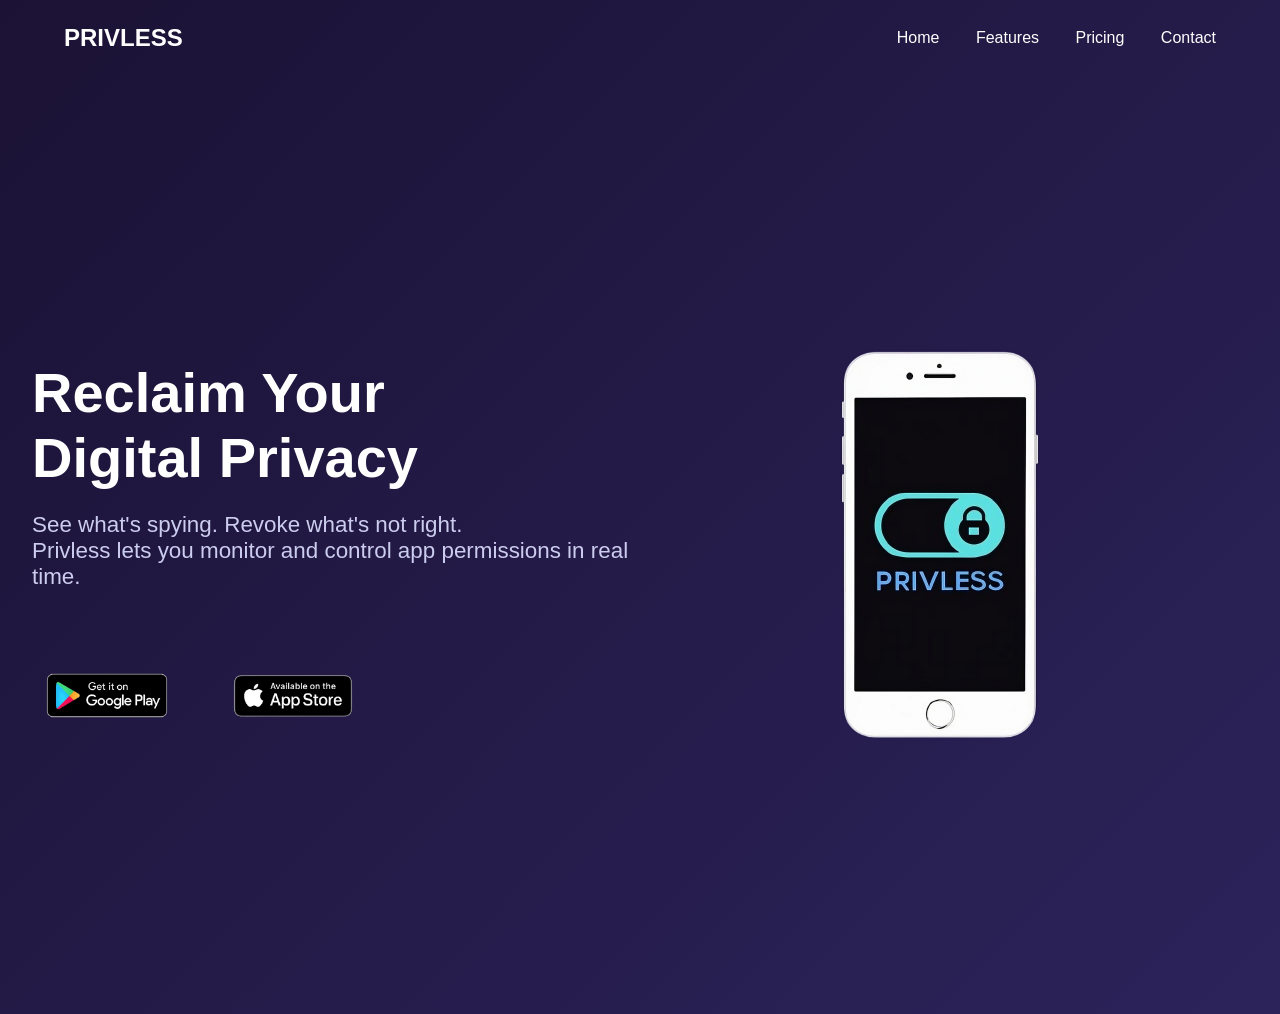
==== index.html @ 4f4be9e7 "Update index.html" ====
<!DOCTYPE html>
<html lang="en">
<head>
    <meta charset="UTF-8">
    <title>Privless – Reclaim Your Privacy</title>
    <meta name="viewport" content="width=device-width, initial-scale=1.0">
    <link rel="icon" href="favicon.ico" type="image/x-icon">
    <link rel="stylesheet" href="style.css">
</head>
<body>
    <header class="navbar">
        <div class="logo">PRIVLESS</div>
        <nav>
            <a href="#">Home</a>
            <a href="#">Features</a>
            <a href="#">Pricing</a>
            <a href="#">Contact</a>
        </nav>
    </header>

    <section class="hero">
        <div class="hero-content">
            <div class="text">
                <h1>Reclaim Your<br>Digital Privacy</h1>
                <p>See what's spying. Revoke what's not right.<br>Privless lets you monitor and control app permissions in real time.</p>
                <div class="cta-buttons">
                    <img src="google-play-badge.png" alt="Google Play">
                    <img src="app-store-badge.png" alt="App Store">
                </div>
            </div>
            <div class="mockup">
                <img src="mockup-phone.png" alt="Phone with Privless logo">
            </div>
        </div>
    </section>
</body>
</html>
---- style.css ----
body {
    margin: 0;
    font-family: 'Segoe UI', sans-serif;
    background: linear-gradient(135deg, #1B1235 0%, #2C235B 100%);
    color: white;
}

.navbar {
    display: flex;
    justify-content: space-between;
    align-items: center;
    padding: 1.5rem 4rem;
}

.logo {
    font-size: 1.5rem;
    font-weight: bold;
}

.navbar nav a {
    color: white;
    margin-left: 2rem;
    text-decoration: none;
    font-size: 1rem;
}

.hero {
    padding: 4rem 2rem;
    display: flex;
    justify-content: center;
    align-items: center;
    min-height: 90vh;
}

.hero-content {
    max-width: 1400px;
    width: 100%;
    display: flex;
    align-items: center;
    justify-content: space-between;
    flex-wrap: wrap;
}

.text {
    max-width: 600px;
    flex: 1;
}

.text h1 {
    font-size: 3.5rem;
    margin-bottom: 1rem;
}

.text p {
    font-size: 1.4rem;
    margin-bottom: 2rem;
    color: #CCCCEE;
}

.cta-buttons img {
    height: 150px;
    margin-right: 2rem;
    cursor: pointer;
}

.mockup {
    flex: 1;
    display: flex;
    justify-content: center;
}

.mockup img {
    max-width: 500px;
    height: auto;
    width: 100%;
    object-fit: contain;
}
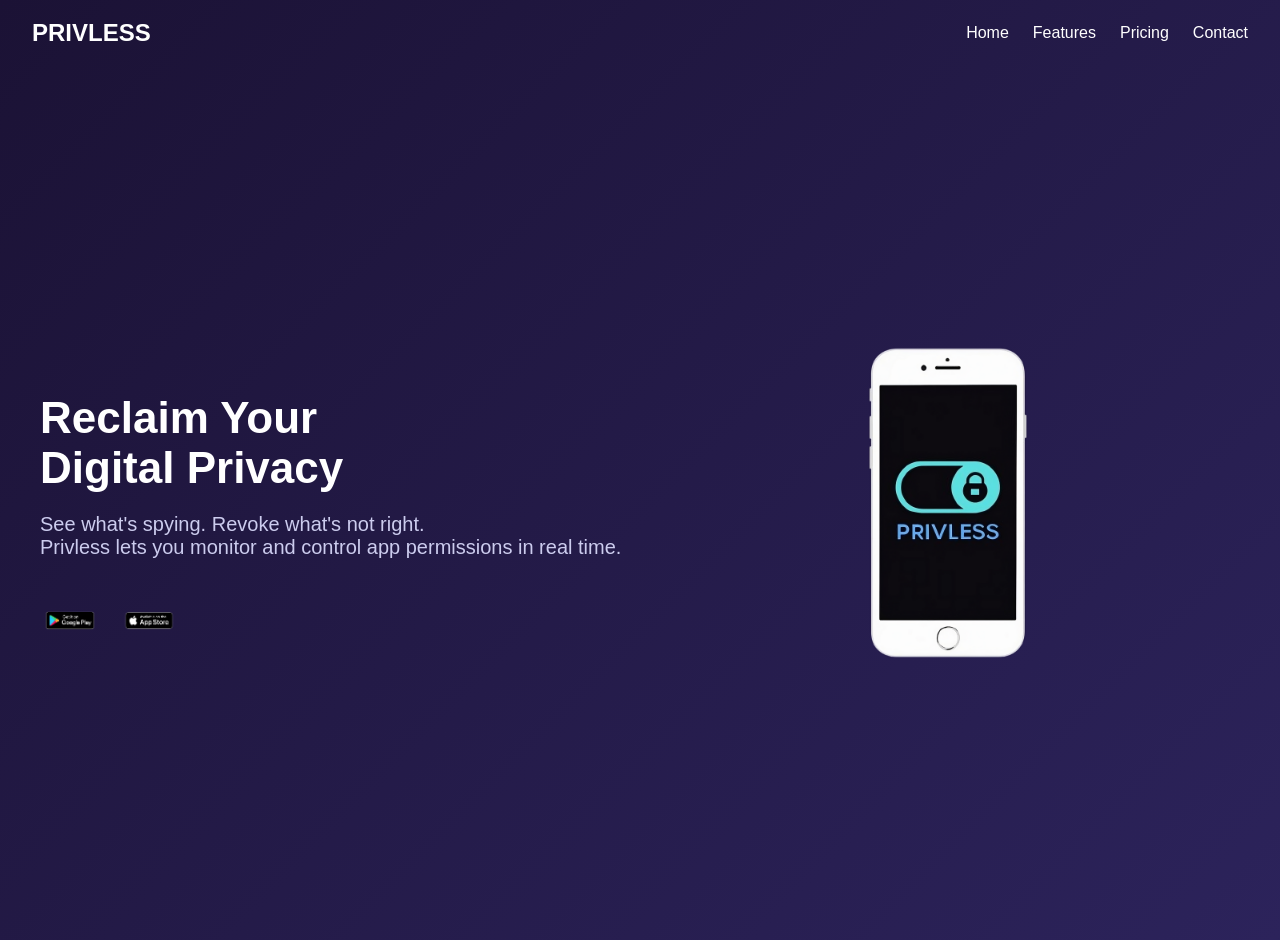
==== commit 44f6a190: "Update index.html" ====
--- a/index.html
+++ b/index.html
@@ -25,8 +25,8 @@
                 <h1>Reclaim Your<br>Digital Privacy</h1>
                 <p>See what's spying. Revoke what's not right.<br>Privless lets you monitor and control app permissions in real time.</p>
                 <div class="cta-buttons">
-                    <img src="google-play-badge.png" alt="Google Play">
-                    <img src="app-store-badge.png" alt="App Store">
+                    <img src="google-play-badge.png" alt="Get it on Google Play">
+                    <img src="app-store-badge.png" alt="Available on the App Store">
                 </div>
             </div>
             <div class="mockup">
--- a/style.css
+++ b/style.css
@@ -10,7 +10,8 @@
     display: flex;
     justify-content: space-between;
     align-items: center;
-    padding: 1.5rem 4rem;
+    padding: 1.2rem 2rem;
+    flex-wrap: wrap;
 }
 
 .logo {
@@ -18,15 +19,20 @@
     font-weight: bold;
 }
 
+.navbar nav {
+    display: flex;
+    gap: 1.5rem;
+    flex-wrap: wrap;
+}
+
 .navbar nav a {
     color: white;
-    margin-left: 2rem;
     text-decoration: none;
     font-size: 1rem;
 }
 
 .hero {
-    padding: 4rem 2rem;
+    padding: 2rem 1rem;
     display: flex;
     justify-content: center;
     align-items: center;
@@ -34,33 +40,40 @@
 }
 
 .hero-content {
-    max-width: 1400px;
-    width: 100%;
     display: flex;
+    flex-direction: row;
     align-items: center;
     justify-content: space-between;
+    gap: 2rem;
+    max-width: 1200px;
+    width: 100%;
     flex-wrap: wrap;
 }
 
 .text {
-    max-width: 600px;
     flex: 1;
+    min-width: 300px;
 }
 
 .text h1 {
-    font-size: 3.5rem;
+    font-size: 2.75rem;
     margin-bottom: 1rem;
 }
 
 .text p {
-    font-size: 1.4rem;
+    font-size: 1.25rem;
     margin-bottom: 2rem;
     color: #CCCCEE;
 }
 
+.cta-buttons {
+    display: flex;
+    gap: 1.2rem;
+    flex-wrap: wrap;
+}
+
 .cta-buttons img {
-    height: 150px;
-    margin-right: 2rem;
+    height: 60px;
     cursor: pointer;
 }
 
@@ -68,11 +81,44 @@
     flex: 1;
     display: flex;
     justify-content: center;
+    align-items: center;
+    min-width: 300px;
 }
 
 .mockup img {
-    max-width: 500px;
+    width: 100%;
+    max-width: 400px;
     height: auto;
-    width: 100%;
     object-fit: contain;
 }
+
+/* Responsive Tweaks */
+@media (max-width: 768px) {
+    .navbar {
+        flex-direction: column;
+        align-items: flex-start;
+    }
+
+    .navbar nav {
+        width: 100%;
+        justify-content: space-around;
+        margin-top: 1rem;
+    }
+
+    .hero-content {
+        flex-direction: column-reverse;
+        text-align: center;
+    }
+
+    .text h1 {
+        font-size: 2.25rem;
+    }
+
+    .mockup img {
+        max-width: 300px;
+    }
+
+    .cta-buttons {
+        justify-content: center;
+    }
+}
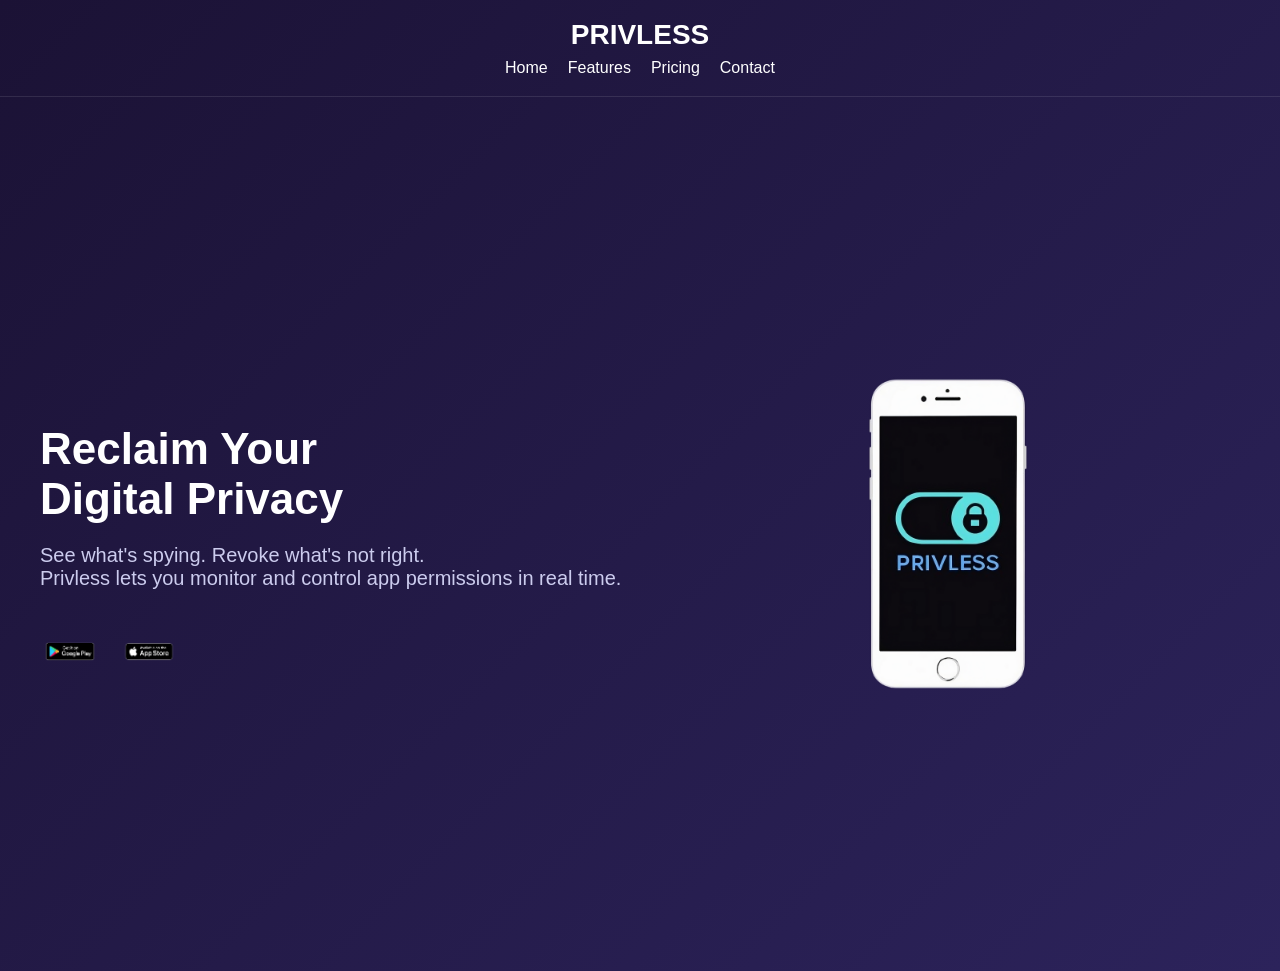
==== commit 12e7ef66: "Update index.html" ====
--- a/index.html
+++ b/index.html
@@ -5,13 +5,13 @@
     <meta charset="UTF-8">
     <title>Privless – Reclaim Your Privacy</title>
     <meta name="viewport" content="width=device-width, initial-scale=1.0">
-    <link rel="icon" href="favicon.ico" type="image/x-icon">
     <link rel="stylesheet" href="style.css">
+    <link rel="icon" type="image/x-icon" href="favicon.ico">
 </head>
 <body>
     <header class="navbar">
         <div class="logo">PRIVLESS</div>
-        <nav>
+        <nav class="nav-links">
             <a href="#">Home</a>
             <a href="#">Features</a>
             <a href="#">Pricing</a>
@@ -25,8 +25,8 @@
                 <h1>Reclaim Your<br>Digital Privacy</h1>
                 <p>See what's spying. Revoke what's not right.<br>Privless lets you monitor and control app permissions in real time.</p>
                 <div class="cta-buttons">
-                    <img src="google-play-badge.png" alt="Get it on Google Play">
-                    <img src="app-store-badge.png" alt="Available on the App Store">
+                    <img src="google-play-badge.png" alt="Google Play">
+                    <img src="app-store-badge.png" alt="App Store">
                 </div>
             </div>
             <div class="mockup">
--- a/style.css
+++ b/style.css
@@ -8,24 +8,26 @@
 
 .navbar {
     display: flex;
-    justify-content: space-between;
+    flex-direction: column;
     align-items: center;
-    padding: 1.2rem 2rem;
-    flex-wrap: wrap;
+    padding: 1.2rem 1rem;
+    border-bottom: 1px solid rgba(255,255,255,0.1);
 }
 
 .logo {
-    font-size: 1.5rem;
+    font-size: 1.75rem;
     font-weight: bold;
+    margin-bottom: 0.5rem;
 }
 
-.navbar nav {
+.nav-links {
     display: flex;
-    gap: 1.5rem;
+    gap: 1.25rem;
     flex-wrap: wrap;
+    justify-content: center;
 }
 
-.navbar nav a {
+.nav-links a {
     color: white;
     text-decoration: none;
     font-size: 1rem;
@@ -92,17 +94,25 @@
     object-fit: contain;
 }
 
-/* Responsive Tweaks */
+/* Responsive layout for mobile */
 @media (max-width: 768px) {
     .navbar {
-        flex-direction: column;
-        align-items: flex-start;
+        padding: 1rem 1rem 1.5rem;
     }
 
-    .navbar nav {
-        width: 100%;
-        justify-content: space-around;
-        margin-top: 1rem;
+    .logo {
+        font-size: 1.5rem;
+    }
+
+    .nav-links {
+        flex-direction: row;
+        flex-wrap: wrap;
+        gap: 1rem;
+        margin-bottom: 1rem;
+    }
+
+    .nav-links a {
+        font-size: 0.95rem;
     }
 
     .hero-content {
@@ -115,7 +125,8 @@
     }
 
     .mockup img {
-        max-width: 300px;
+        max-width: 280px;
+        margin-bottom: 1rem;
     }
 
     .cta-buttons {
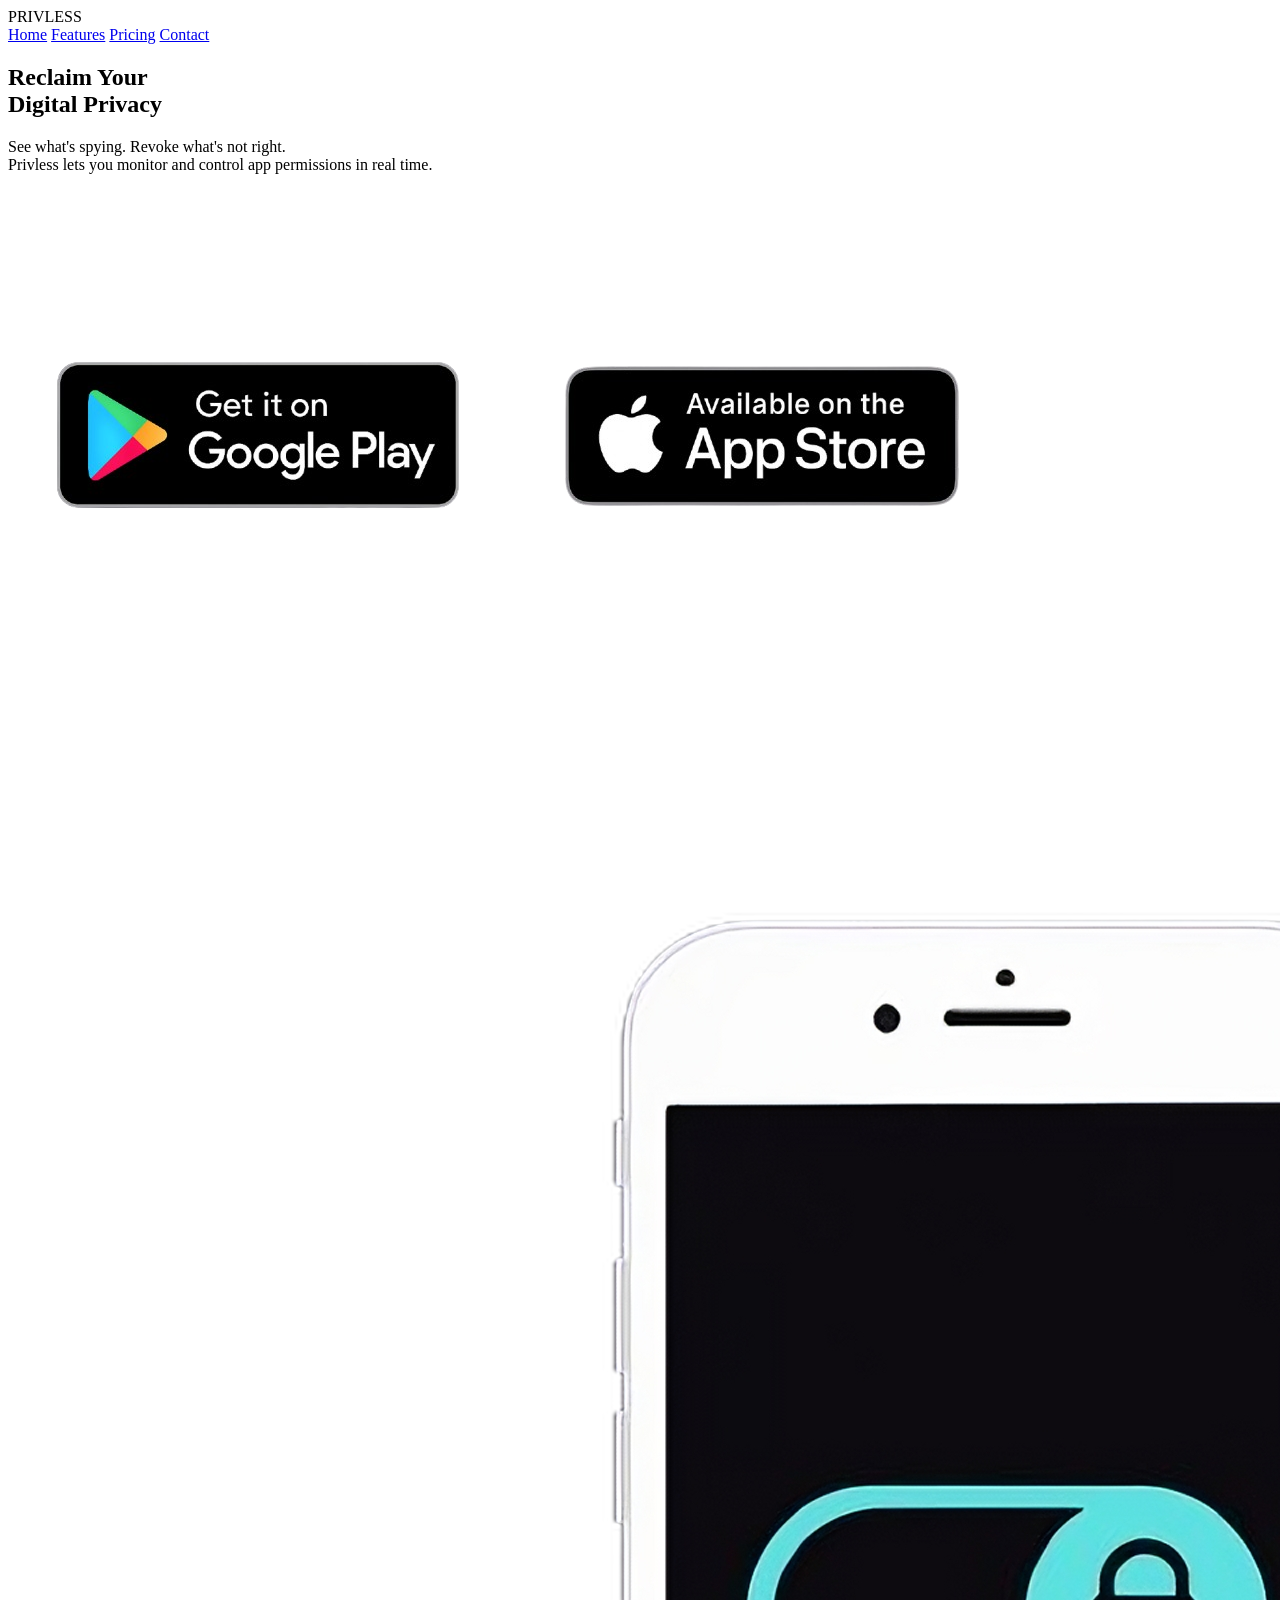
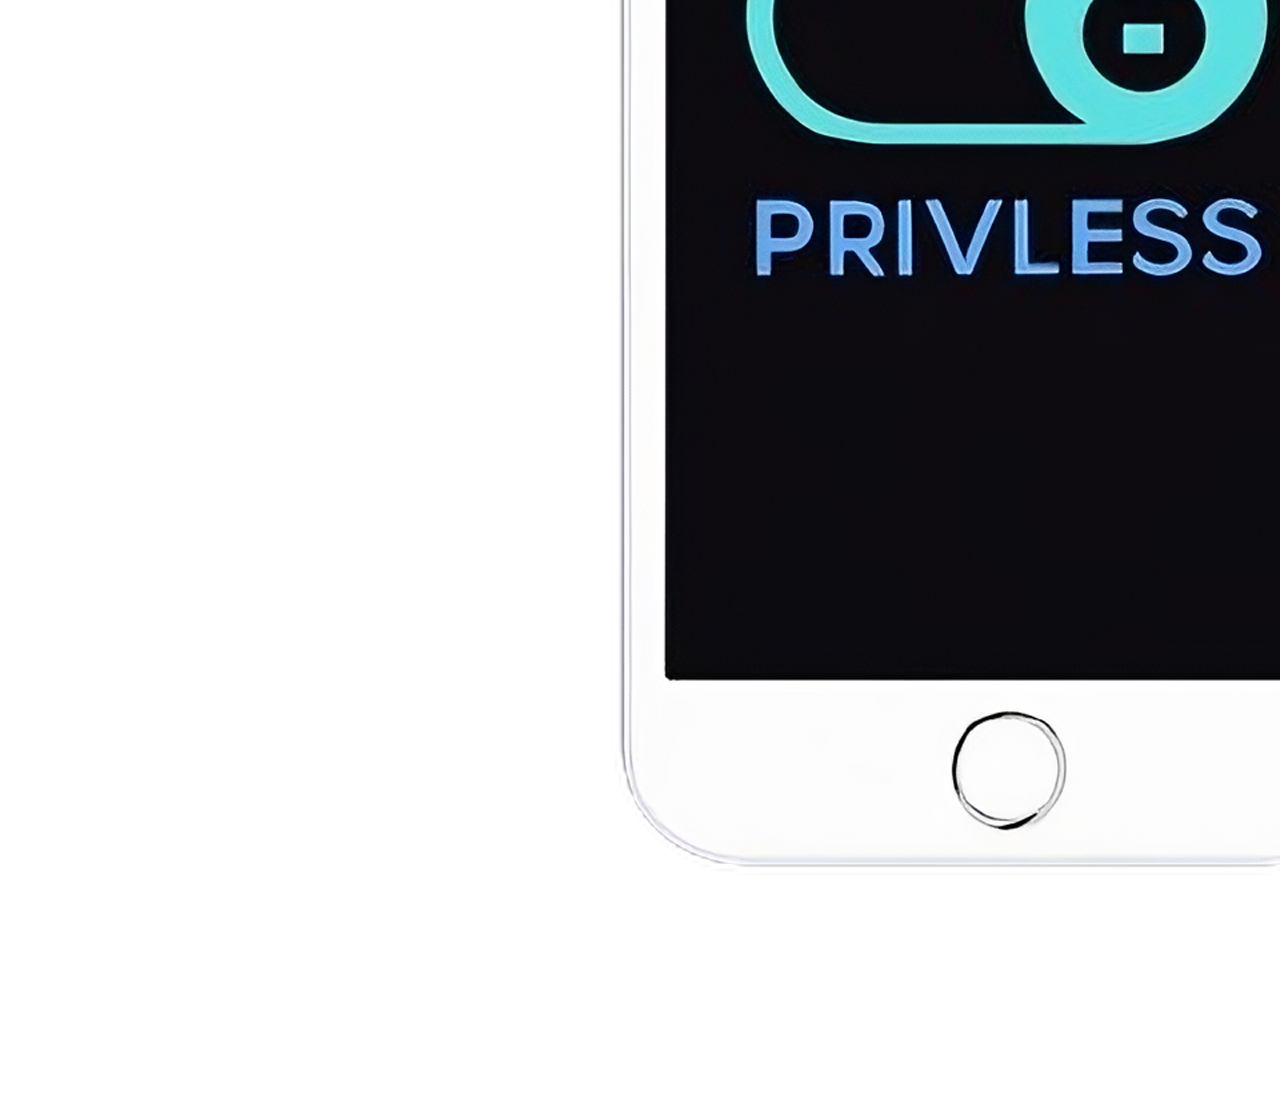
==== commit af74d2ec: "Update index.html" ====
--- a/index.html
+++ b/index.html
@@ -1,17 +1,16 @@
-
 <!DOCTYPE html>
 <html lang="en">
 <head>
     <meta charset="UTF-8">
     <title>Privless – Reclaim Your Privacy</title>
     <meta name="viewport" content="width=device-width, initial-scale=1.0">
-    <link rel="stylesheet" href="style.css">
-    <link rel="icon" type="image/x-icon" href="favicon.ico">
+    <link rel="stylesheet" href="style-responsive.css">
+    <link rel="icon" type="image/png" href="favicon.png">
 </head>
 <body>
     <header class="navbar">
         <div class="logo">PRIVLESS</div>
-        <nav class="nav-links">
+        <nav>
             <a href="#">Home</a>
             <a href="#">Features</a>
             <a href="#">Pricing</a>
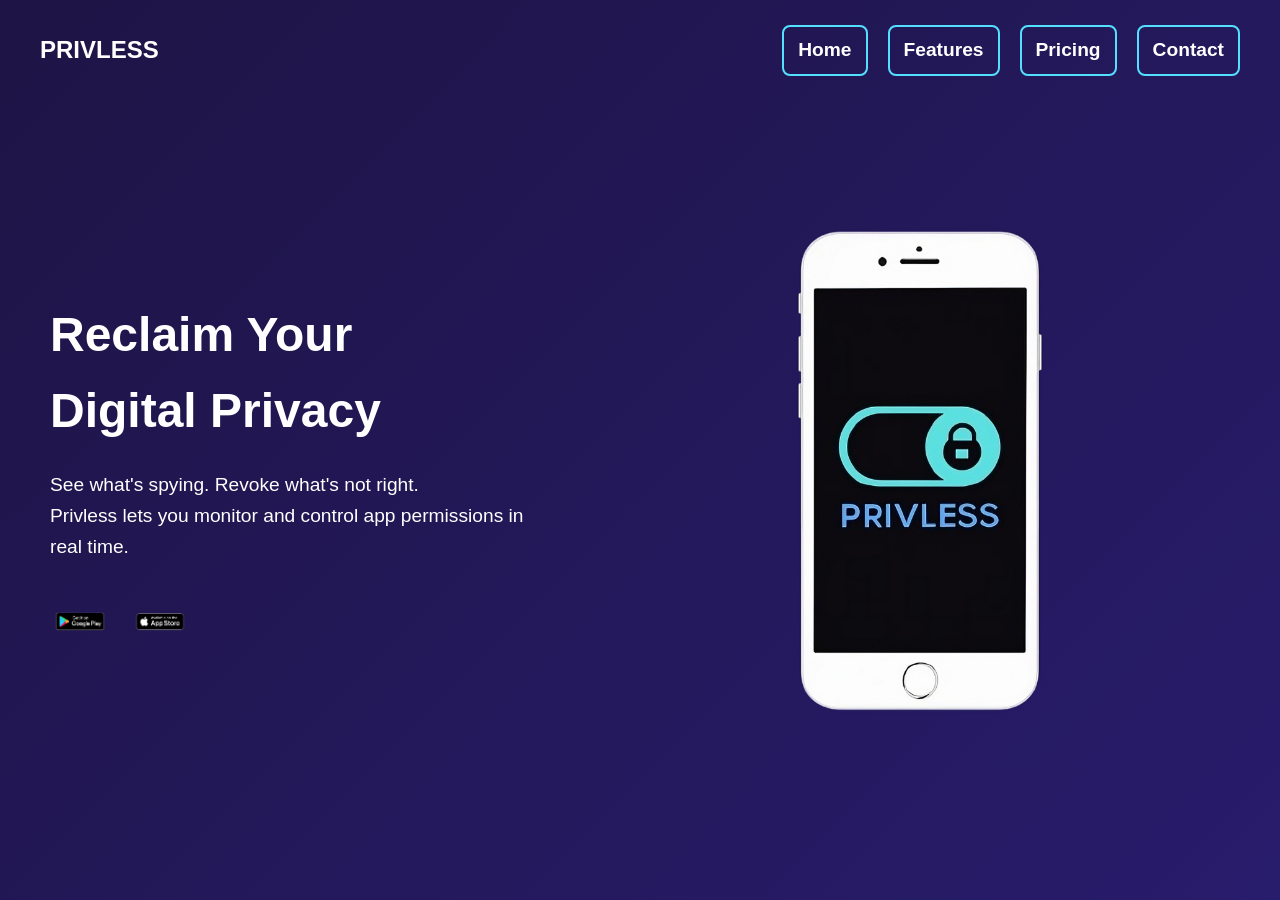
==== commit 4f485179: "Update index.html" ====
--- a/index.html
+++ b/index.html
@@ -1,11 +1,12 @@
+
 <!DOCTYPE html>
 <html lang="en">
 <head>
     <meta charset="UTF-8">
     <title>Privless – Reclaim Your Privacy</title>
     <meta name="viewport" content="width=device-width, initial-scale=1.0">
-    <link rel="stylesheet" href="style-responsive.css">
-    <link rel="icon" type="image/png" href="favicon.png">
+    <link rel="stylesheet" href="style.css">
+    <link rel="icon" type="image/x-icon" href="favicon.ico">
 </head>
 <body>
     <header class="navbar">
--- a/style.css
+++ b/style.css
@@ -0,0 +1,146 @@
+/* General Reset */
+* {
+  margin: 0;
+  padding: 0;
+  box-sizing: border-box;
+}
+
+body {
+  font-family: 'Arial', sans-serif;
+  background: linear-gradient(135deg, #1e1445, #281c6c);
+  color: #fff;
+  line-height: 1.6;
+  min-height: 100vh;
+}
+
+/* Navbar */
+.navbar {
+  display: flex;
+  justify-content: space-between;
+  align-items: center;
+  padding: 25px 40px;
+  font-weight: bold;
+  font-size: 1.2rem;
+}
+
+.logo {
+  font-size: 1.5rem;
+}
+
+.navbar nav {
+  display: flex;
+  gap: 20px;
+}
+
+.navbar nav a {
+  text-decoration: none;
+  color: #fff;
+  padding: 8px 14px;
+  border: 2px solid #55dfff;
+  border-radius: 8px;
+  transition: background 0.3s ease;
+}
+
+.navbar nav a:hover {
+  background: #55dfff;
+  color: #1e1445;
+}
+
+/* Hero Section */
+.hero {
+  display: flex;
+  align-items: center;
+  justify-content: center;
+  padding: 60px 40px;
+  flex-wrap: wrap;
+}
+
+.hero-content {
+  display: flex;
+  align-items: center;
+  justify-content: center;
+  max-width: 1300px;
+  width: 100%;
+  gap: 60px;
+  flex-wrap: wrap;
+}
+
+.text {
+  max-width: 500px;
+}
+
+.text h1 {
+  font-size: 3rem;
+  margin-bottom: 20px;
+}
+
+.text p {
+  font-size: 1.2rem;
+  margin-bottom: 30px;
+}
+
+.cta-buttons {
+  display: flex;
+  gap: 20px;
+  flex-wrap: wrap;
+}
+
+.cta-buttons img {
+  height: 60px;
+  width: auto;
+}
+
+/* Mockup */
+.mockup img {
+  height: 620px;
+  width: auto;
+}
+
+/* Responsive Layout */
+@media (max-width: 900px) {
+  .hero-content {
+    flex-direction: column;
+    text-align: center;
+    gap: 40px;
+  }
+
+  .text h1 {
+    font-size: 2.5rem;
+  }
+
+  .text p {
+    font-size: 1.1rem;
+  }
+
+  .cta-buttons {
+    justify-content: center;
+  }
+
+  .mockup img {
+    height: 500px;
+  }
+}
+
+@media (max-width: 600px) {
+  .navbar {
+    flex-direction: column;
+    gap: 10px;
+  }
+
+  .navbar nav {
+    flex-wrap: wrap;
+    justify-content: center;
+  }
+
+  .text h1 {
+    font-size: 2rem;
+  }
+
+  .mockup img {
+    height: 400px;
+  }
+
+  .cta-buttons img {
+    height: 50px;
+  }
+}
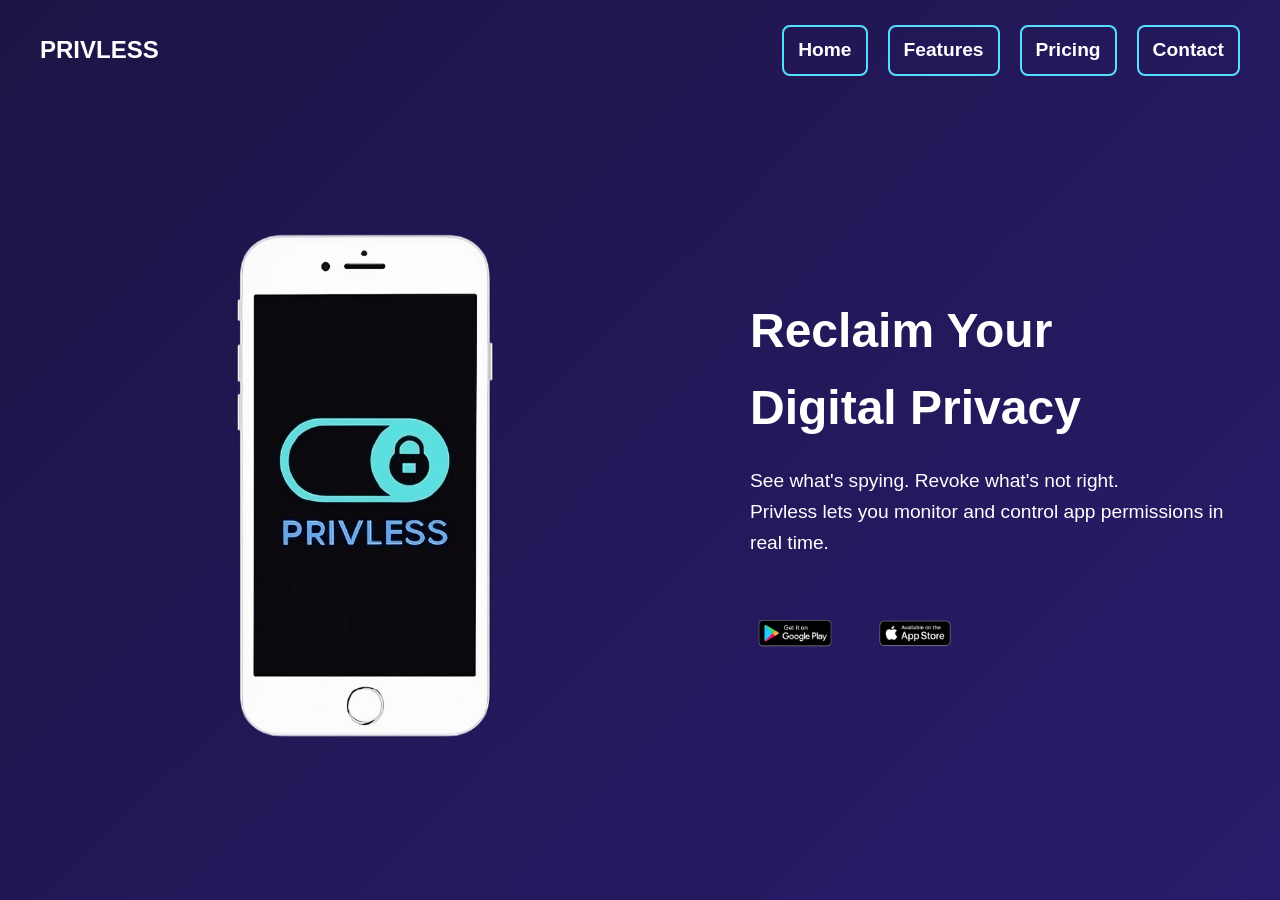
==== commit 08d1f835: "Update index.html" ====
--- a/index.html
+++ b/index.html
@@ -1,12 +1,11 @@
-
 <!DOCTYPE html>
 <html lang="en">
 <head>
-    <meta charset="UTF-8">
+    <meta charset="UTF-8" />
+    <meta name="viewport" content="width=device-width, initial-scale=1.0" />
     <title>Privless – Reclaim Your Privacy</title>
-    <meta name="viewport" content="width=device-width, initial-scale=1.0">
-    <link rel="stylesheet" href="style.css">
-    <link rel="icon" type="image/x-icon" href="favicon.ico">
+    <link rel="stylesheet" href="style.css" />
+    <link rel="icon" type="image/png" href="favicon.png" />
 </head>
 <body>
     <header class="navbar">
@@ -21,16 +20,19 @@
 
     <section class="hero">
         <div class="hero-content">
+            <div class="mockup">
+                <img src="mockup-phone.png" alt="Phone with Privless logo" />
+            </div>
             <div class="text">
-                <h1>Reclaim Your<br>Digital Privacy</h1>
-                <p>See what's spying. Revoke what's not right.<br>Privless lets you monitor and control app permissions in real time.</p>
+                <h1>Reclaim Your<br />Digital Privacy</h1>
+                <p>
+                    See what's spying. Revoke what's not right.<br />
+                    Privless lets you monitor and control app permissions in real time.
+                </p>
                 <div class="cta-buttons">
-                    <img src="google-play-badge.png" alt="Google Play">
-                    <img src="app-store-badge.png" alt="App Store">
+                    <img src="google-play-badge.png" alt="Google Play" />
+                    <img src="app-store-badge.png" alt="App Store" />
                 </div>
-            </div>
-            <div class="mockup">
-                <img src="mockup-phone.png" alt="Phone with Privless logo">
             </div>
         </div>
     </section>
--- a/style.css
+++ b/style.css
@@ -1,3 +1,4 @@
+
 /* General Reset */
 * {
   margin: 0;
@@ -21,6 +22,7 @@
   padding: 25px 40px;
   font-weight: bold;
   font-size: 1.2rem;
+  flex-wrap: wrap;
 }
 
 .logo {
@@ -30,6 +32,7 @@
 .navbar nav {
   display: flex;
   gap: 20px;
+  flex-wrap: wrap;
 }
 
 .navbar nav a {
@@ -58,15 +61,16 @@
 .hero-content {
   display: flex;
   align-items: center;
-  justify-content: center;
+  justify-content: space-between;
   max-width: 1300px;
   width: 100%;
   gap: 60px;
-  flex-wrap: wrap;
+  flex-wrap: nowrap;
 }
 
 .text {
   max-width: 500px;
+  flex: 1;
 }
 
 .text h1 {
@@ -81,25 +85,32 @@
 
 .cta-buttons {
   display: flex;
-  gap: 20px;
+  gap: 30px;
   flex-wrap: wrap;
+  align-items: center;
+  margin-top: 20px;
 }
 
 .cta-buttons img {
-  height: 60px;
+  height: 90px;
   width: auto;
 }
 
 /* Mockup */
+.mockup {
+  flex: 1;
+  display: flex;
+  justify-content: center;
+}
 .mockup img {
-  height: 620px;
+  height: 650px;
   width: auto;
 }
 
 /* Responsive Layout */
 @media (max-width: 900px) {
   .hero-content {
-    flex-direction: column;
+    flex-direction: column-reverse;
     text-align: center;
     gap: 40px;
   }
@@ -124,23 +135,32 @@
 @media (max-width: 600px) {
   .navbar {
     flex-direction: column;
-    gap: 10px;
+    gap: 12px;
   }
 
   .navbar nav {
     flex-wrap: wrap;
     justify-content: center;
+    gap: 12px;
   }
 
   .text h1 {
     font-size: 2rem;
   }
 
+  .text p {
+    font-size: 1rem;
+  }
+
   .mockup img {
     height: 400px;
   }
 
+  .cta-buttons {
+    justify-content: center;
+  }
+
   .cta-buttons img {
-    height: 50px;
+    height: 80px;
   }
 }
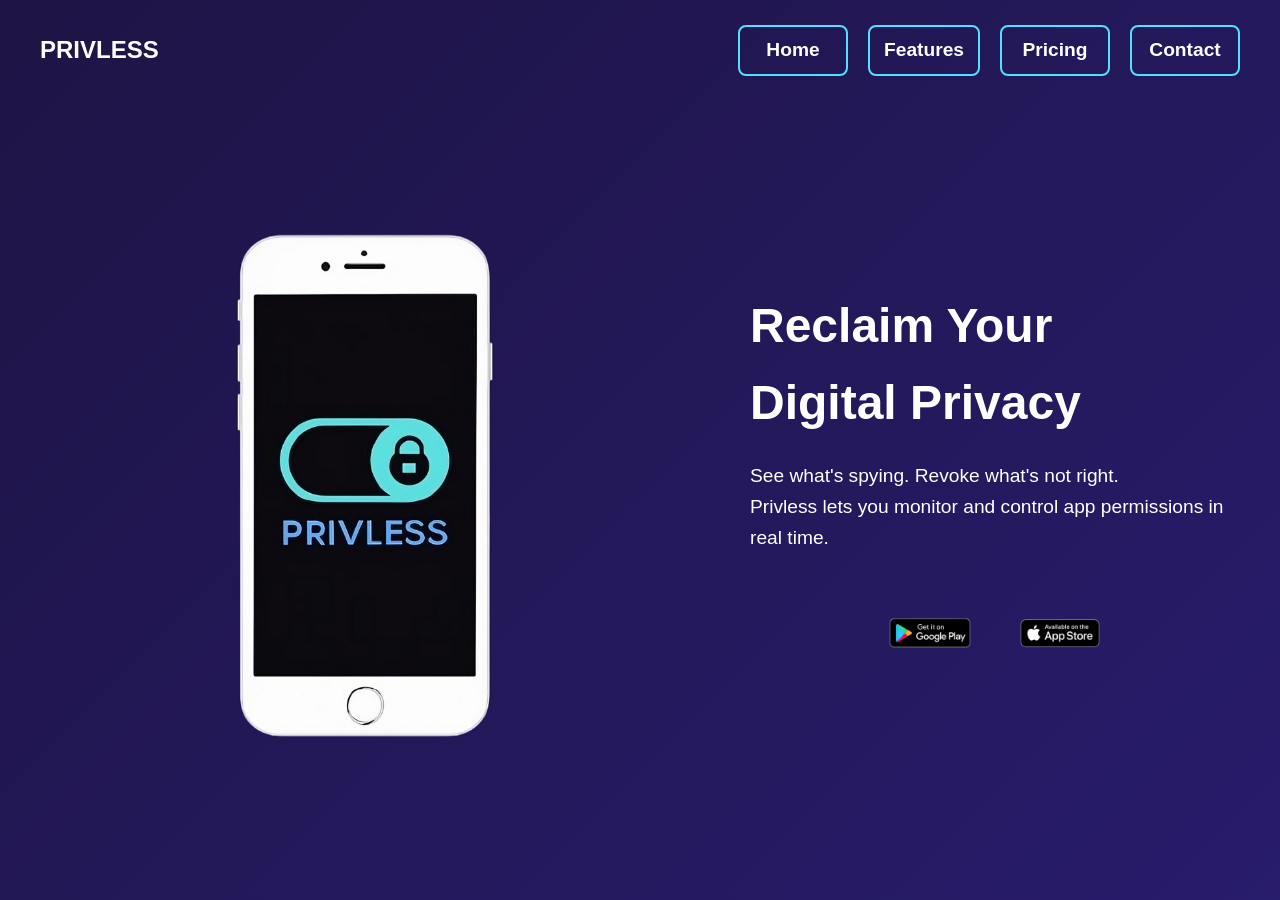
==== commit 5a2cc070: "Update index.html" ====
--- a/index.html
+++ b/index.html
@@ -1,3 +1,4 @@
+
 <!DOCTYPE html>
 <html lang="en">
 <head>
--- a/style.css
+++ b/style.css
@@ -33,6 +33,9 @@
   display: flex;
   gap: 20px;
   flex-wrap: wrap;
+  justify-content: center;
+  -webkit-flex-wrap: wrap;
+  -webkit-justify-content: center;
 }
 
 .navbar nav a {
@@ -42,6 +45,10 @@
   border: 2px solid #55dfff;
   border-radius: 8px;
   transition: background 0.3s ease;
+  -webkit-transition: background 0.3s ease;
+  text-align: center;
+  flex: 1 0 auto;
+  min-width: 110px;
 }
 
 .navbar nav a:hover {
@@ -89,10 +96,11 @@
   flex-wrap: wrap;
   align-items: center;
   margin-top: 20px;
+  justify-content: center;
 }
 
 .cta-buttons img {
-  height: 90px;
+  height: 100px;
   width: auto;
 }
 
@@ -123,10 +131,6 @@
     font-size: 1.1rem;
   }
 
-  .cta-buttons {
-    justify-content: center;
-  }
-
   .mockup img {
     height: 500px;
   }
@@ -135,13 +139,18 @@
 @media (max-width: 600px) {
   .navbar {
     flex-direction: column;
+    align-items: center;
     gap: 12px;
   }
 
   .navbar nav {
-    flex-wrap: wrap;
+    max-width: 300px;
     justify-content: center;
-    gap: 12px;
+    gap: 10px;
+  }
+
+  .navbar nav a {
+    width: 100%;
   }
 
   .text h1 {
@@ -153,14 +162,10 @@
   }
 
   .mockup img {
-    height: 400px;
-  }
-
-  .cta-buttons {
-    justify-content: center;
+    height: 420px;
   }
 
   .cta-buttons img {
-    height: 80px;
+    height: 90px;
   }
 }
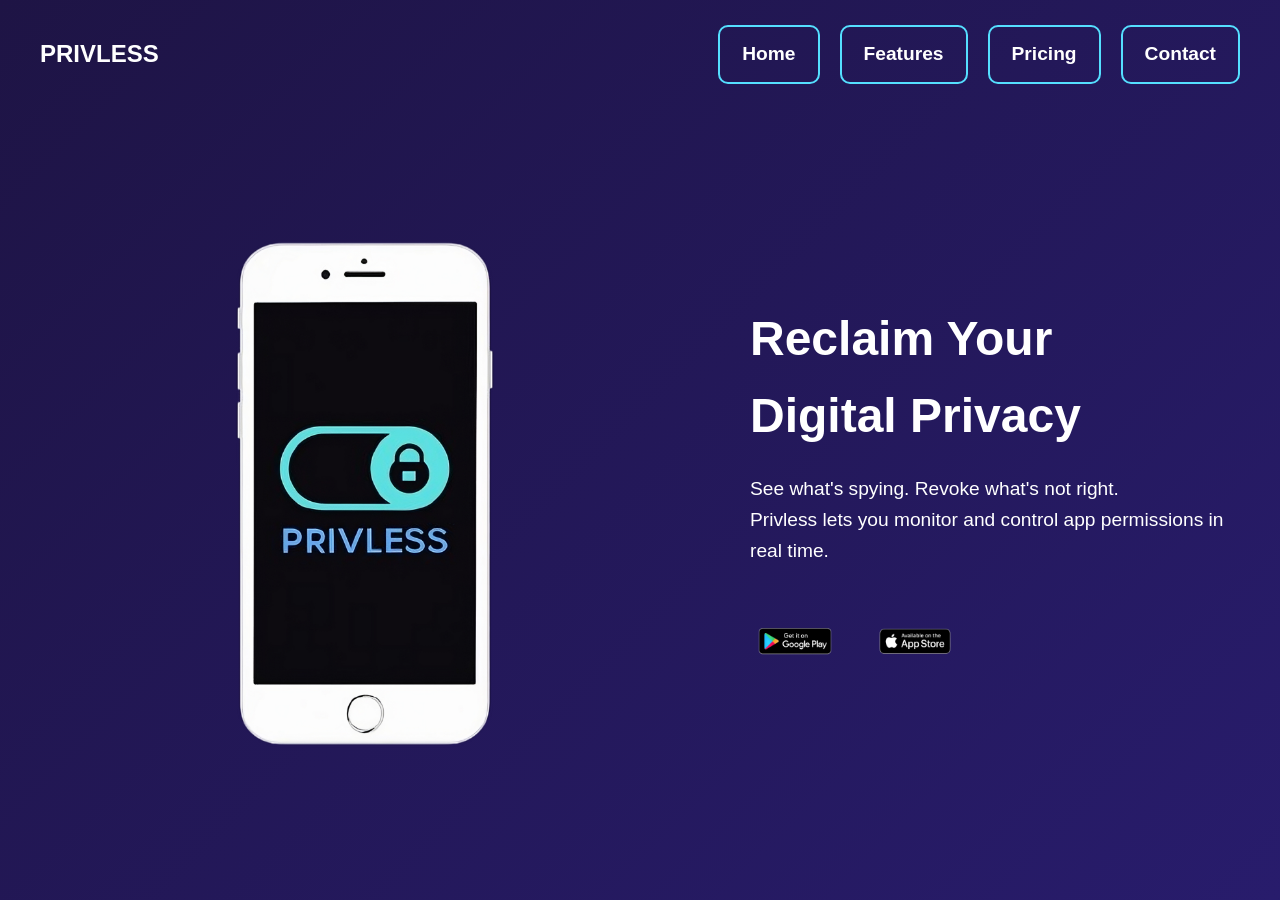
==== commit e05a85ef: "Update index.html" ====
--- a/index.html
+++ b/index.html
@@ -1,41 +1,40 @@
-
 <!DOCTYPE html>
 <html lang="en">
 <head>
-    <meta charset="UTF-8" />
-    <meta name="viewport" content="width=device-width, initial-scale=1.0" />
-    <title>Privless – Reclaim Your Privacy</title>
-    <link rel="stylesheet" href="style.css" />
-    <link rel="icon" type="image/png" href="favicon.png" />
+  <meta charset="UTF-8" />
+  <meta name="viewport" content="width=device-width, initial-scale=1.0" />
+  <title>Privless – Reclaim Your Privacy</title>
+  <link rel="stylesheet" href="style.css" />
+  <link rel="icon" type="image/png" href="favicon.png" />
 </head>
 <body>
-    <header class="navbar">
-        <div class="logo">PRIVLESS</div>
-        <nav>
-            <a href="#">Home</a>
-            <a href="#">Features</a>
-            <a href="#">Pricing</a>
-            <a href="#">Contact</a>
-        </nav>
-    </header>
+  <header class="navbar">
+    <div class="logo">PRIVLESS</div>
+    <nav>
+      <a href="#">Home</a>
+      <a href="#">Features</a>
+      <a href="#">Pricing</a>
+      <a href="#">Contact</a>
+    </nav>
+  </header>
 
-    <section class="hero">
-        <div class="hero-content">
-            <div class="mockup">
-                <img src="mockup-phone.png" alt="Phone with Privless logo" />
-            </div>
-            <div class="text">
-                <h1>Reclaim Your<br />Digital Privacy</h1>
-                <p>
-                    See what's spying. Revoke what's not right.<br />
-                    Privless lets you monitor and control app permissions in real time.
-                </p>
-                <div class="cta-buttons">
-                    <img src="google-play-badge.png" alt="Google Play" />
-                    <img src="app-store-badge.png" alt="App Store" />
-                </div>
-            </div>
+  <section class="hero">
+    <div class="hero-content">
+      <div class="mockup">
+        <img src="mockup-phone.png" alt="Phone with Privless logo" />
+      </div>
+      <div class="text">
+        <h1>Reclaim Your<br />Digital Privacy</h1>
+        <p>
+          See what's spying. Revoke what's not right.<br />
+          Privless lets you monitor and control app permissions in real time.
+        </p>
+        <div class="cta-buttons">
+          <img src="google-play-badge.png" alt="Google Play" />
+          <img src="app-store-badge.png" alt="App Store" />
         </div>
-    </section>
+      </div>
+    </div>
+  </section>
 </body>
 </html>
--- a/style.css
+++ b/style.css
@@ -1,4 +1,3 @@
-
 /* General Reset */
 * {
   margin: 0;
@@ -33,22 +32,15 @@
   display: flex;
   gap: 20px;
   flex-wrap: wrap;
-  justify-content: center;
-  -webkit-flex-wrap: wrap;
-  -webkit-justify-content: center;
 }
 
 .navbar nav a {
   text-decoration: none;
   color: #fff;
-  padding: 8px 14px;
+  padding: 12px 22px;
   border: 2px solid #55dfff;
-  border-radius: 8px;
+  border-radius: 10px;
   transition: background 0.3s ease;
-  -webkit-transition: background 0.3s ease;
-  text-align: center;
-  flex: 1 0 auto;
-  min-width: 110px;
 }
 
 .navbar nav a:hover {
@@ -96,11 +88,10 @@
   flex-wrap: wrap;
   align-items: center;
   margin-top: 20px;
-  justify-content: center;
 }
 
 .cta-buttons img {
-  height: 100px;
+  height: 90px;
   width: auto;
 }
 
@@ -131,6 +122,10 @@
     font-size: 1.1rem;
   }
 
+  .cta-buttons {
+    justify-content: center;
+  }
+
   .mockup img {
     height: 500px;
   }
@@ -140,17 +135,21 @@
   .navbar {
     flex-direction: column;
     align-items: center;
-    gap: 12px;
+    gap: 15px;
   }
 
   .navbar nav {
+    display: grid;
+    grid-template-columns: repeat(2, 1fr);
+    gap: 12px;
+    width: 100%;
     max-width: 300px;
-    justify-content: center;
-    gap: 10px;
+    justify-items: center;
   }
 
   .navbar nav a {
-    width: 100%;
+    width: 120px;
+    text-align: center;
   }
 
   .text h1 {
@@ -162,10 +161,14 @@
   }
 
   .mockup img {
-    height: 420px;
+    height: 400px;
+  }
+
+  .cta-buttons {
+    justify-content: center;
   }
 
   .cta-buttons img {
-    height: 90px;
+    height: 80px;
   }
 }
